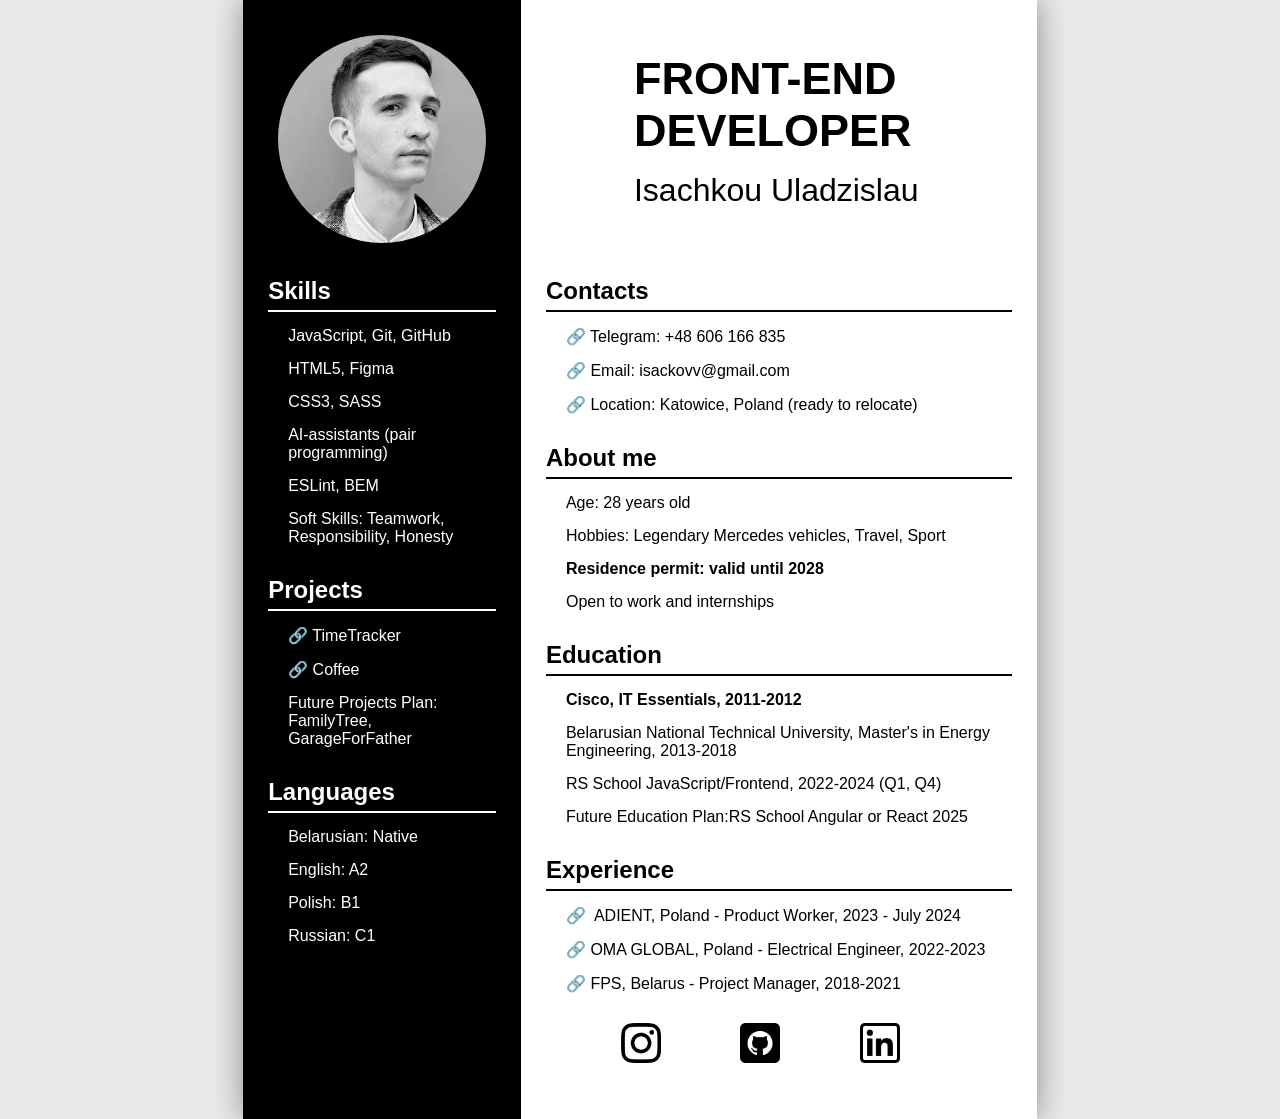
==== cv.html @ 84d85bff "init: start cv-task" ====
<!doctype html>
<html lang="en">
  <head>
    <meta charset="UTF-8" />
    <meta name="viewport" content="width=device-width, initial-scale=1.0" />
    <title>Frontend Developer Resume</title>
    <link rel="stylesheet" href="cv.css" />
  </head>
  <body>
    <div class="resume">
      <div class="left-column">
        <img class="foto" src="img/foto-bl.png" alt="myPhoto" />
        <section class="header-content-mobile">
          <div><h1>FRONT-END DEVELOPER</h1></div>
          <div>Isachkou Uladzislau</div>
        </section>
        <section class="skills">
          <h2>Skills</h2>
          <ul>
            <li>JavaScript, Git, GitHub</li>
            <li>HTML5, Figma</li>
            <li>CSS3, SASS</li>
            <li>AI-assistants (pair programming)</li>
            <li>ESLint, BEM</li>
            <li>Soft Skills: Teamwork, Responsibility, Honesty</li>
          </ul>
        </section>

        <section class="projects">
          <h2>Projects</h2>
          <ul>
            <li>
              <a
                target="_blank"
                href="https://valdispatriarh.github.io/TimeTracker/"
                class="link"
                >&#128279;&nbsp;TimeTracker</a
              >
            </li>
            <li>
              <a
                target="_blank"
                href="https://valdispatriarh.github.io/Coffee/Coffee-House/index.html"
                class="link"
                >&#128279;&nbsp;Coffee</a
              >
            </li>
            <li>Future Projects Plan: FamilyTree, GarageForFather</li>
          </ul>
        </section>
        <section class="languages">
          <h2>Languages</h2>
          <ul>
            <li>Belarusian: Native</li>
            <li>English: A2</li>
            <li>Polish: B1</li>
            <li>Russian: C1</li>
          </ul>
        </section>
        <!-- <img class="qr" src="img/qr.png" alt="resume" /> -->
      </div>

      <div class="right-column">
        <section class="header-content">
          <div><h1>FRONT-END DEVELOPER</h1></div>
          <div>Isachkou Uladzislau</div>
        </section>

        <section class="contact-info">
          <h2>Contacts</h2>
          <ul>
            <li>
              <a target="_blank" href="https://t.me/Prodazhi202009"
                >&#128279;&nbsp;Telegram: +48&nbsp;606&nbsp;166&nbsp;835</a
              >
            </li>
            <li>
              <a target="_blank" href="mailto:isackovv@gmail.com"
                >&#128279;&nbsp;Email: isackovv@gmail.com</a
              >
            </li>
            <li>
              <a
                target="_blank"
                class="mobile__link"
                href="https://www.google.com/maps/place/Stadion+KS+Unia/@50.0843078,19.0805729,440m/data=!3m1!1e3!4m6!3m5!1s0x4716b8bbd74f8417:0xfcd9d0f91b999018!8m2!3d50.0828512!4d19.0829409!16s%2Fg%2F1tlbmw_q?hl=pl&entry=ttu"
                >&#128279;&nbsp;Location: Katowice, Poland (ready to
                relocate)</a
              >
            </li>
          </ul>
        </section>

        <section class="about me">
          <h2>About me</h2>
          <ul>
            <li>Age: 28 years old</li>
            <li>Hobbies: Legendary Mercedes vehicles, Travel, Sport</li>
            <li><b>Residence permit: valid until 2028</b></li>
            <li>Open to work and internships</li>
          </ul>
        </section>

        <section class="education">
          <h2>Education</h2>
          <ul>
            <li><b>Cisco, IT Essentials, 2011-2012</b></li>
            <li>
              Belarusian National Technical University, Master's in Energy
              Engineering, 2013-2018
            </li>
            <li>RS School JavaScript/Frontend, 2022-2024 (Q1, Q4)</li>
            <li>Future Education Plan:RS School Angular or React 2025</li>
          </ul>
        </section>

        <section class="work-experience">
          <h2>Experience</h2>
          <ul>
            <li>
              <a
                target="_blank"
                href="https://www.adient.com/poland/bierun/"
                class="link"
                >&#128279;&nbsp; ADIENT, Poland - Product Worker, 2023 - July
                2024</a
              >
            </li>
            <li>
              <a target="_blank" href="https://oma-global.pl/" class="link"
                >&#128279;&nbsp;OMA GLOBAL, Poland - Electrical Engineer,
                2022-2023</a
              >
            </li>
            <li>
              <a target="_blank" href="https://www.stp.by/" class="link"
                >&#128279;&nbsp;FPS, Belarus - Project Manager, 2018-2021</a
              >
            </li>
          </ul>
          <div class="">
            <a target="_blank" href="https://www.instagram.com/valdis.bk"
              ><img
                class="footer-link_img"
                src="img/instagram.png"
                alt="instagram"
            /></a>
            <a target="_blank" href="https://github.com/valdispatriarh"
              ><img class="footer-link_img" src="img/github.png" alt="github"
            /></a>
            <a
              target="_blank"
              href="https://www.linkedin.com/in/uladzislau-isachkou-933867259/"
            >
              <img
                class="footer-link_img"
                src="img/linkedin.png"
                alt="linkedin"
            /></a>
          </div>
        </section>
      </div>
    </div>
  </body>
</html>
---- cv.css ----
* {
    margin: 0;
    padding: 0;
    box-sizing: border-box;
  }
  
  body {
    font-family: Arial, sans-serif;
    background-color: #e9e9e9;
    color: black;
  }
  
  .resume {
    max-width: 210mm;
    min-height: 296mm;
    margin: 0rem auto;
    background: #fff;
    box-shadow: 0 0 1.875rem rgba(0, 0, 0, 0.4);
    display: flex;
  }
  .left-column {
    width: 35%;
    background: #000;
    color: #fff;
    padding: 0.9375rem;
  }
  .right-column {
    width: 65%;
    padding: 0.9375rem;
  }
  section {
    padding: 0.625rem;
  }
  
  .header-content {
    display: flex;
    flex-direction: column;
    font-size: 2rem;
    padding: 2.375rem 2.375rem 3.625rem 6.125rem;
  }
  h1 {
    font-size: 2.8125rem;
    margin-bottom: 0.9375rem;
  }
  
  .foto {
    border-radius: 100%;
    margin: 1.25rem;
  }
  
  section h2 {
    font-size: 1.5em;
    margin-bottom: 0.625rem;
    border-bottom: 0.125rem solid;
    padding-bottom: 0.3125rem;
  }
  
  ul {
    list-style-type: none;
    margin-left: 1.25rem;
  }
  
  li {
    margin-bottom: 0.3125rem;
    padding: 0.3125rem 0rem;
  }
  .left-column a {
    color: white;
    text-decoration: none;
  }
  
  .right-column a {
    color: black;
    text-decoration: none;
  }
  
  a:hover {
    text-decoration: underline;
  }
  
  .header-content-mobile {
    display: none;
  }
  .footer-link {
    display: flex;
  }
  .footer-link_img {
    width: 2.5rem;
    height: 2.5rem;
    margin-left: 4.6875rem;
    margin-top: 1.25rem;
  }
  .footer-link_img:hover {
    transform: scale(1.4);
  }
  
  .qr {
    width: 32%;
    margin-left: 4.9375rem;
    margin-top: 1.5rem;
  }
  
  @media screen and (max-width: 768px) {
    .resume {
      display: flex;
      flex-direction: column;
    }
    .left-column {
      width: 100%;
      padding: 0.9375rem;
    }
    .right-column {
      width: 100%;
      padding: 0.9375rem;
    }
    .header-content-mobile {
      display: block;
    }
    .header-content {
      display: none;
    }
  
    .qr {
      display: none;
    }
  }
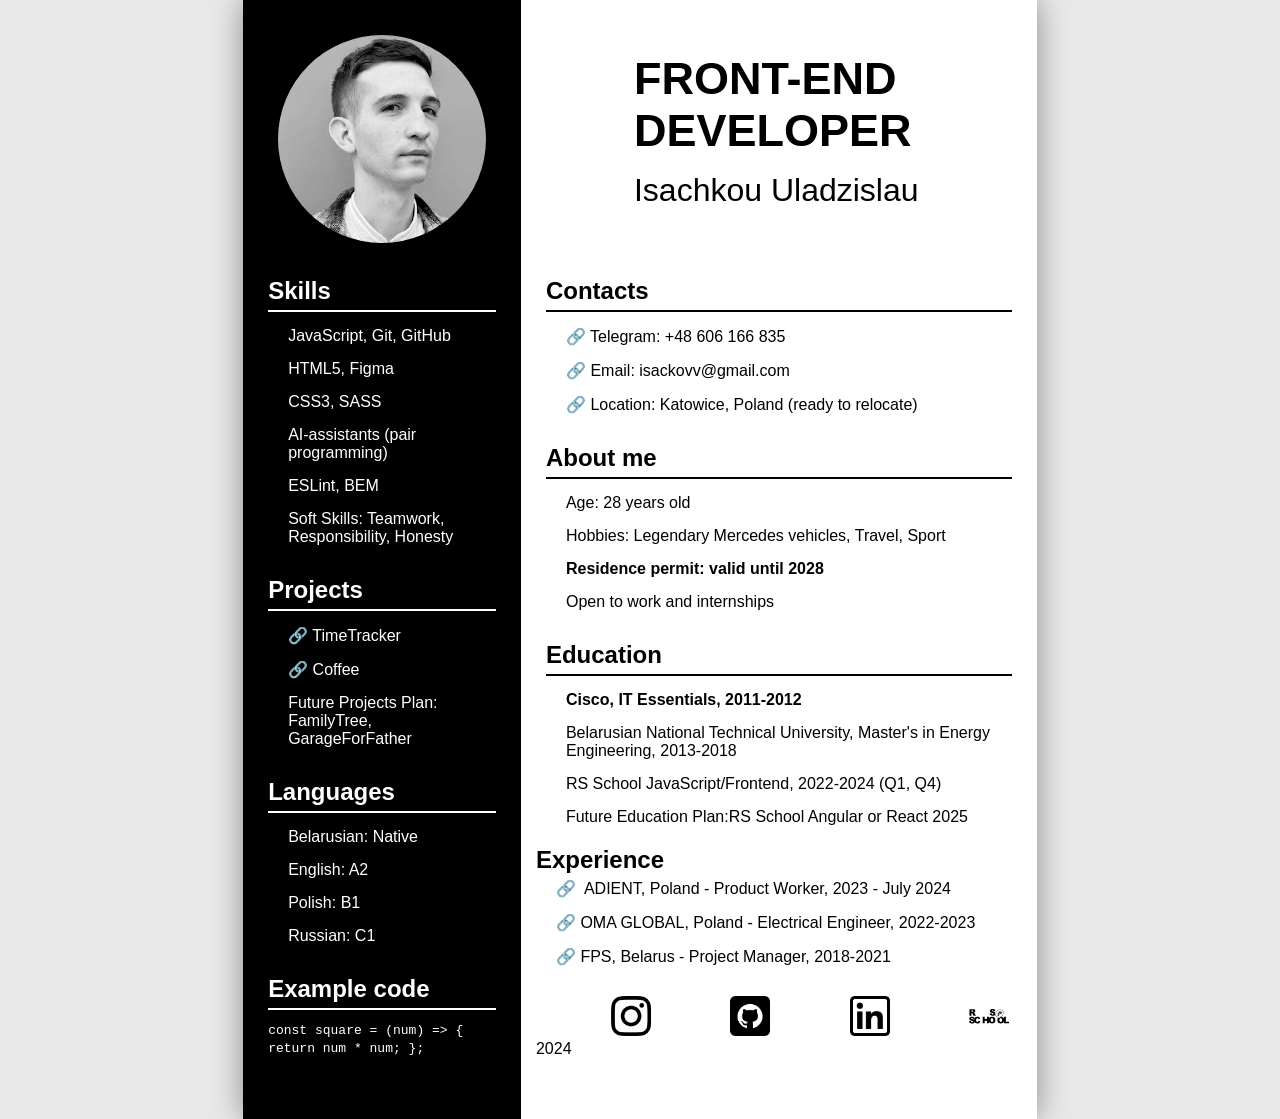
==== commit c2b6648c: "fix: create div to header" ====
--- a/cv.html
+++ b/cv.html
@@ -1,19 +1,19 @@
 <!doctype html>
 <html lang="en">
   <head>
-    <meta charset="UTF-8" />
-    <meta name="viewport" content="width=device-width, initial-scale=1.0" />
+    <meta charset="UTF-8">
+    <meta name="viewport" content="width=device-width, initial-scale=1.0">
     <title>Frontend Developer Resume</title>
-    <link rel="stylesheet" href="cv.css" />
+    <link rel="stylesheet" href="cv.css">
   </head>
   <body>
     <div class="resume">
       <div class="left-column">
-        <img class="foto" src="img/foto-bl.png" alt="myPhoto" />
-        <section class="header-content-mobile">
-          <div><h1>FRONT-END DEVELOPER</h1></div>
+        <img class="foto" src="img/foto-bl.png" alt="myPhoto">
+        <header class="header-content-mobile">
+          <div>FRONT-END DEVELOPER</div>
           <div>Isachkou Uladzislau</div>
-        </section>
+        </header>
         <section class="skills">
           <h2>Skills</h2>
           <ul>
@@ -56,6 +56,14 @@
             <li>Polish: B1</li>
             <li>Russian: C1</li>
           </ul>
+        </section>
+        <section class="languages">
+          <h2>Example code</h2>
+          <code>
+            const square = (num) => {
+              return num * num;
+            };
+        </code>
         </section>
         <!-- <img class="qr" src="img/qr.png" alt="resume" /> -->
       </div>
@@ -114,7 +122,7 @@
           </ul>
         </section>
 
-        <section class="work-experience">
+        <nav class="work-experience">
           <h2>Experience</h2>
           <ul>
             <li>
@@ -138,16 +146,16 @@
               >
             </li>
           </ul>
-          <div class="">
+          <footer class="">
             <a target="_blank" href="https://www.instagram.com/valdis.bk"
               ><img
                 class="footer-link_img"
                 src="img/instagram.png"
                 alt="instagram"
-            /></a>
+            ></a>
             <a target="_blank" href="https://github.com/valdispatriarh"
               ><img class="footer-link_img" src="img/github.png" alt="github"
-            /></a>
+            ></a>
             <a
               target="_blank"
               href="https://www.linkedin.com/in/uladzislau-isachkou-933867259/"
@@ -156,9 +164,21 @@
                 class="footer-link_img"
                 src="img/linkedin.png"
                 alt="linkedin"
-            /></a>
-          </div>
-        </section>
+            ></a>
+            <a
+            target="_blank"
+            href="https://rs.school/courses/javascript"
+          ><img
+                class="footer-link_img"
+                src="img/rs-school-logo.svg"
+                alt="rs-school-logo.svg"
+            >
+            </a>
+            
+            
+            <div>2024</div>
+          </footer>
+        </nav>
       </div>
     </div>
   </body>
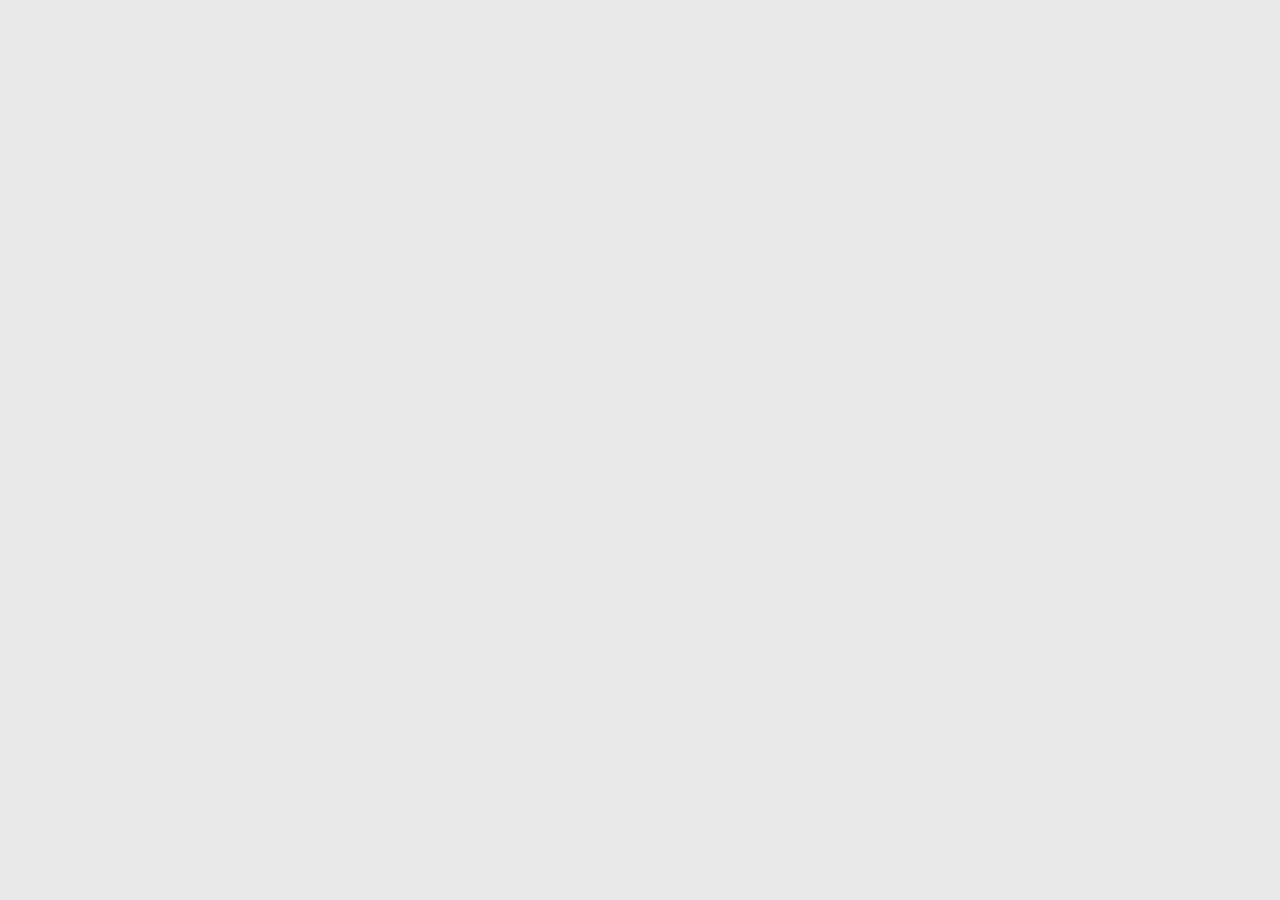
==== commit 28335001: "feat: add basic page layout" ====
--- a/cv.html
+++ b/cv.html
@@ -1,4 +1,4 @@
-<!doctype html>
+<!DOCTYPE html>
 <html lang="en">
   <head>
     <meta charset="UTF-8">
@@ -7,179 +7,5 @@
     <link rel="stylesheet" href="cv.css">
   </head>
   <body>
-    <div class="resume">
-      <div class="left-column">
-        <img class="foto" src="img/foto-bl.png" alt="myPhoto">
-        <header class="header-content-mobile">
-          <div>FRONT-END DEVELOPER</div>
-          <div>Isachkou Uladzislau</div>
-        </header>
-        <section class="skills">
-          <h2>Skills</h2>
-          <ul>
-            <li>JavaScript, Git, GitHub</li>
-            <li>HTML5, Figma</li>
-            <li>CSS3, SASS</li>
-            <li>AI-assistants (pair programming)</li>
-            <li>ESLint, BEM</li>
-            <li>Soft Skills: Teamwork, Responsibility, Honesty</li>
-          </ul>
-        </section>
-
-        <section class="projects">
-          <h2>Projects</h2>
-          <ul>
-            <li>
-              <a
-                target="_blank"
-                href="https://valdispatriarh.github.io/TimeTracker/"
-                class="link"
-                >&#128279;&nbsp;TimeTracker</a
-              >
-            </li>
-            <li>
-              <a
-                target="_blank"
-                href="https://valdispatriarh.github.io/Coffee/Coffee-House/index.html"
-                class="link"
-                >&#128279;&nbsp;Coffee</a
-              >
-            </li>
-            <li>Future Projects Plan: FamilyTree, GarageForFather</li>
-          </ul>
-        </section>
-        <section class="languages">
-          <h2>Languages</h2>
-          <ul>
-            <li>Belarusian: Native</li>
-            <li>English: A2</li>
-            <li>Polish: B1</li>
-            <li>Russian: C1</li>
-          </ul>
-        </section>
-        <section class="languages">
-          <h2>Example code</h2>
-          <code>
-            const square = (num) => {
-              return num * num;
-            };
-        </code>
-        </section>
-        <!-- <img class="qr" src="img/qr.png" alt="resume" /> -->
-      </div>
-
-      <div class="right-column">
-        <section class="header-content">
-          <div><h1>FRONT-END DEVELOPER</h1></div>
-          <div>Isachkou Uladzislau</div>
-        </section>
-
-        <section class="contact-info">
-          <h2>Contacts</h2>
-          <ul>
-            <li>
-              <a target="_blank" href="https://t.me/Prodazhi202009"
-                >&#128279;&nbsp;Telegram: +48&nbsp;606&nbsp;166&nbsp;835</a
-              >
-            </li>
-            <li>
-              <a target="_blank" href="mailto:isackovv@gmail.com"
-                >&#128279;&nbsp;Email: isackovv@gmail.com</a
-              >
-            </li>
-            <li>
-              <a
-                target="_blank"
-                class="mobile__link"
-                href="https://www.google.com/maps/place/Stadion+KS+Unia/@50.0843078,19.0805729,440m/data=!3m1!1e3!4m6!3m5!1s0x4716b8bbd74f8417:0xfcd9d0f91b999018!8m2!3d50.0828512!4d19.0829409!16s%2Fg%2F1tlbmw_q?hl=pl&entry=ttu"
-                >&#128279;&nbsp;Location: Katowice, Poland (ready to
-                relocate)</a
-              >
-            </li>
-          </ul>
-        </section>
-
-        <section class="about me">
-          <h2>About me</h2>
-          <ul>
-            <li>Age: 28 years old</li>
-            <li>Hobbies: Legendary Mercedes vehicles, Travel, Sport</li>
-            <li><b>Residence permit: valid until 2028</b></li>
-            <li>Open to work and internships</li>
-          </ul>
-        </section>
-
-        <section class="education">
-          <h2>Education</h2>
-          <ul>
-            <li><b>Cisco, IT Essentials, 2011-2012</b></li>
-            <li>
-              Belarusian National Technical University, Master's in Energy
-              Engineering, 2013-2018
-            </li>
-            <li>RS School JavaScript/Frontend, 2022-2024 (Q1, Q4)</li>
-            <li>Future Education Plan:RS School Angular or React 2025</li>
-          </ul>
-        </section>
-
-        <nav class="work-experience">
-          <h2>Experience</h2>
-          <ul>
-            <li>
-              <a
-                target="_blank"
-                href="https://www.adient.com/poland/bierun/"
-                class="link"
-                >&#128279;&nbsp; ADIENT, Poland - Product Worker, 2023 - July
-                2024</a
-              >
-            </li>
-            <li>
-              <a target="_blank" href="https://oma-global.pl/" class="link"
-                >&#128279;&nbsp;OMA GLOBAL, Poland - Electrical Engineer,
-                2022-2023</a
-              >
-            </li>
-            <li>
-              <a target="_blank" href="https://www.stp.by/" class="link"
-                >&#128279;&nbsp;FPS, Belarus - Project Manager, 2018-2021</a
-              >
-            </li>
-          </ul>
-          <footer class="">
-            <a target="_blank" href="https://www.instagram.com/valdis.bk"
-              ><img
-                class="footer-link_img"
-                src="img/instagram.png"
-                alt="instagram"
-            ></a>
-            <a target="_blank" href="https://github.com/valdispatriarh"
-              ><img class="footer-link_img" src="img/github.png" alt="github"
-            ></a>
-            <a
-              target="_blank"
-              href="https://www.linkedin.com/in/uladzislau-isachkou-933867259/"
-            >
-              <img
-                class="footer-link_img"
-                src="img/linkedin.png"
-                alt="linkedin"
-            ></a>
-            <a
-            target="_blank"
-            href="https://rs.school/courses/javascript"
-          ><img
-                class="footer-link_img"
-                src="img/rs-school-logo.svg"
-                alt="rs-school-logo.svg"
-            >
-            </a>
-            
-            
-            <div>2024</div>
-          </footer>
-        </nav>
-      </div>
-    </div>
   </body>
-</html>+</html>
